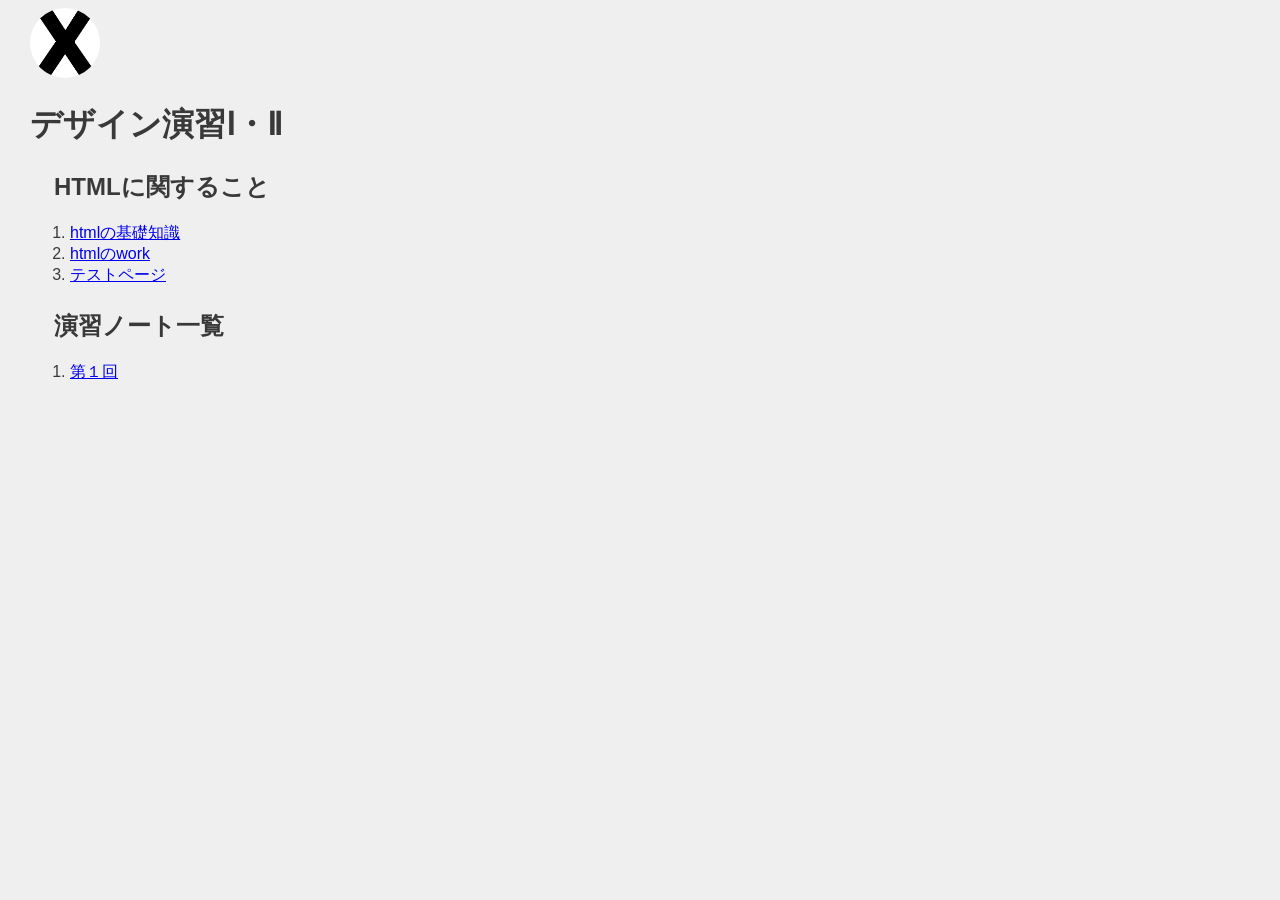
==== de12/index.html @ 16ccac62 "感動" ====
<!DOCTYPE html>
<html lang="jp">
<head>
    <meta charset="UTF-8">
    <title>XBP_HPsample</title>
    <link rel="stylesheet" href="./css/style.css">
    <link rel="shortcut icon" href="./images/xbp.ico">
</head>
<body>
    <logotohome>
    <a href="../index.html"><img src="./images/0_XBlogo.png" alt=""></a>
    </logotohome>
    <h1>デザイン演習Ⅰ・Ⅱ</h1>
        <h2>HTMLに関すること</h2>
        <ol>
            <li><a href="./hp1.html" target="_blank">htmlの基礎知識</a></li>
            <li><a href="./hp2.html" target="_blank">htmlのwork</a></li>
            <li><a href="./test.html" target="_blank">テストページ</a></li>
        </ol>
        <h2>演習ノート一覧</h2>
<ol>
    <li><a href="../1.html">第１回</a></li>
</ol>
---- de12/css/style.css ----
@charset "utf-8";
/* 冒頭でimport */
@import url('https://fonts.googleapis.com/css?family=Raleway:700&display=swap');
@import url('https://fonts.googleapis.com/css?family=M+PLUS+Rounded+1c:400,700&display=swap&subset=japanese');
/* フォントを指定したいところで */

logo img{
    border-radius: 50%;
    width: 150px;
    height: 150px;
    object-fit: cover; /* 画像のトリミング */
}

logotohome img{
    border-radius: 70%;
    width: 70px;
    height: 70px;
    object-fit: cover; /* 画像のトリミング */
}



/* ========== common ========== */
html, body {
	font-size: 16px;
	font-family: sans-serif;
	color: #393939;
    margin-left: 15px;
    margin-bottom: 40px;
	background: #efefef;
}
h1{
    text-indent: 0em;
}
h2{
    margin-left: 1em;
    margin-top: 1em;
}
h3{
    margin-left: 2em;
}
div{
    margin-top: 1em;
    margin-left: 3em;
}
p{
    margin-left: 3em;
}
span.blackback{
    text-indent: 3em;
    background: #393939;
    color: #efefef;
}
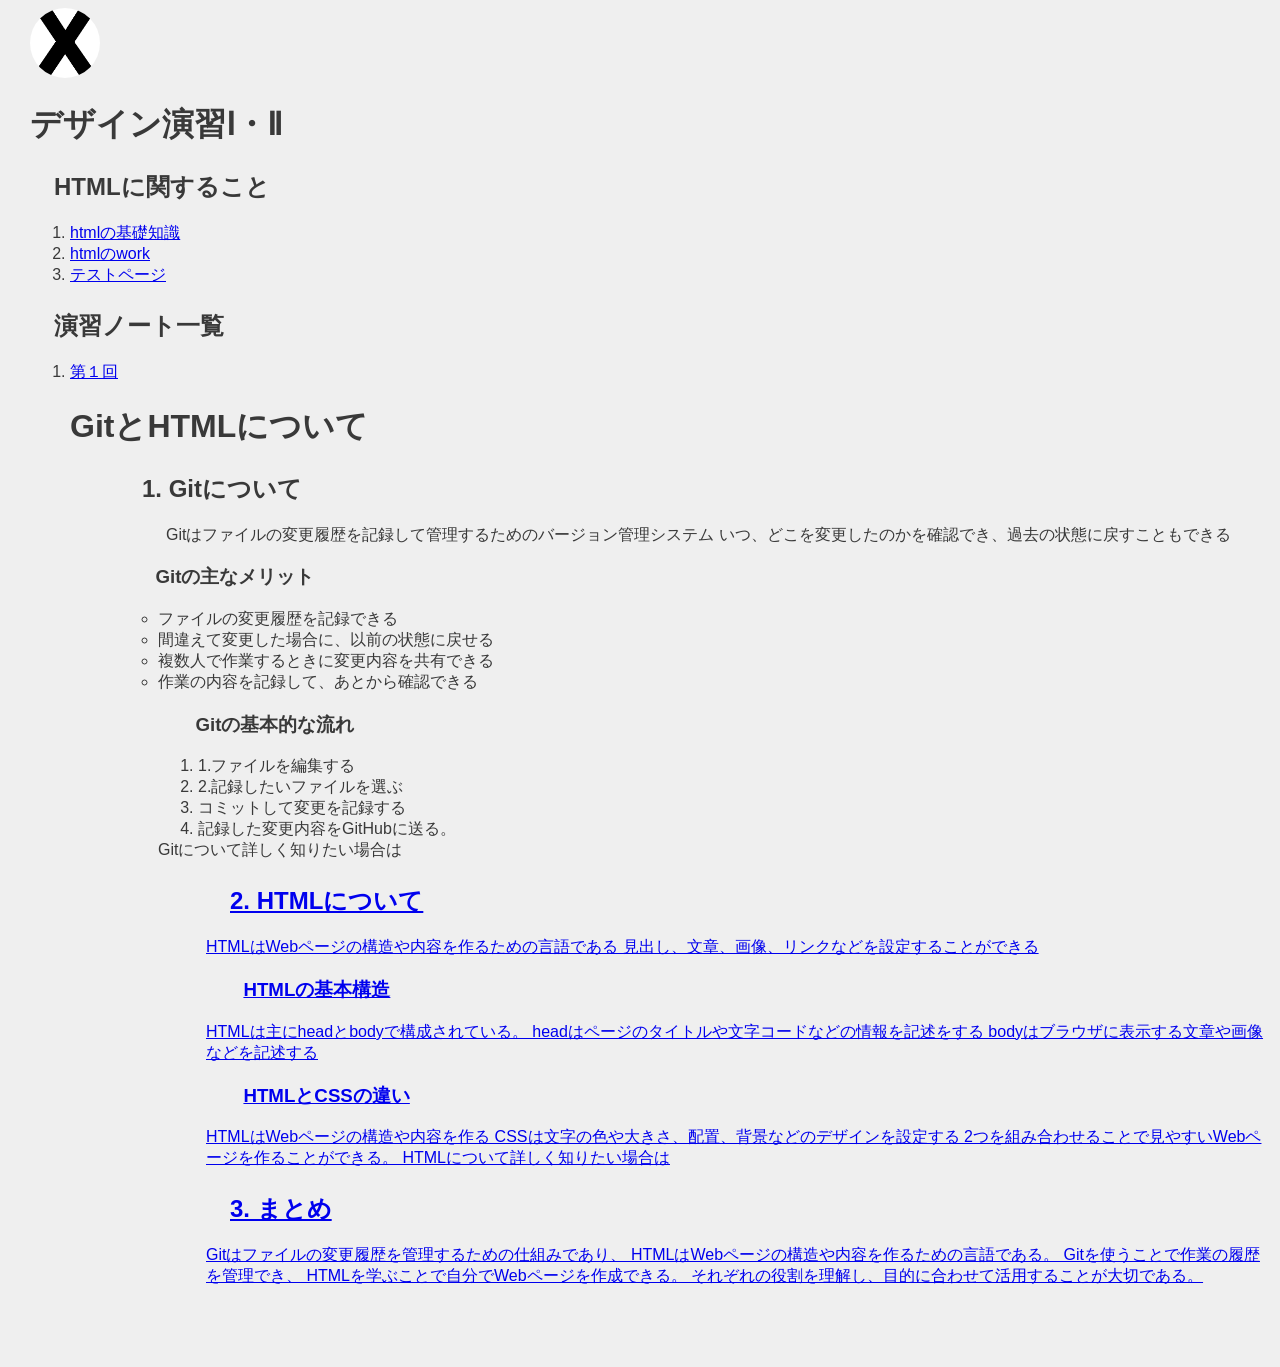
==== commit 2726c6b2: "あ" ====
--- a/de12/index.html
+++ b/de12/index.html
@@ -20,4 +20,60 @@
         <h2>演習ノート一覧</h2>
 <ol>
     <li><a href="../1.html">第１回</a></li>
-</ol>+<!DOCTYPE html>
+<html lang="ja">
+<head>
+<meta charset="UTF-8">
+<title>GitとHTMLについて</title>
+<link rel="stylesheet" href="../css/style.css">
+</head>
+
+<body>
+<h1>GitとHTMLについて</h1>
+
+<div>
+<h2>1. Gitについて</h2>
+
+<p>
+Gitはファイルの変更履歴を記録して管理するためのバージョン管理システム
+いつ、どこを変更したのかを確認でき、過去の状態に戻すこともできる
+</p>
+
+<h3>Gitの主なメリット</h3>
+<ul>
+<li>ファイルの変更履歴を記録できる</li>
+<li>間違えて変更した場合に、以前の状態に戻せる</li>
+<li>複数人で作業するときに変更内容を共有できる</li>
+<li>作業の内容を記録して、あとから確認できる</li>
+<h3>Gitの基本的な流れ</h3>
+<ol>
+<li>1.ファイルを編集する</li>
+<li>2.記録したいファイルを選ぶ</li>
+<li>コミットして変更を記録する</li>
+<li>記録した変更内容をGitHubに送る。</li>
+</ol>
+Gitについて詳しく知りたい場合は
+<a href="https://git-scm.com/book/ja/v2" target="_blank">
+<div>
+<h2>2. HTMLについて</h2>
+HTMLはWebページの構造や内容を作るための言語である
+見出し、文章、画像、リンクなどを設定することができる
+<h3>HTMLの基本構造</h3>
+HTMLは主にheadとbodyで構成されている。
+headはページのタイトルや文字コードなどの情報を記述をする
+bodyはブラウザに表示する文章や画像などを記述する
+<h3>HTMLとCSSの違い</h3>
+HTMLはWebページの構造や内容を作る
+CSSは文字の色や大きさ、配置、背景などのデザインを設定する
+2つを組み合わせることで見やすいWebページを作ることができる。
+HTMLについて詳しく知りたい場合は
+<a href="https://developer.mozilla.org/ja/docs/Web/HTML"
+target="_blank">
+<h2>3. まとめ</h2>
+Gitはファイルの変更履歴を管理するための仕組みであり、
+HTMLはWebページの構造や内容を作るための言語である。
+Gitを使うことで作業の履歴を管理でき、
+HTMLを学ぶことで自分でWebページを作成できる。
+それぞれの役割を理解し、目的に合わせて活用することが大切である。
+</body>
+</html>
--- a/css/style.css
+++ b/css/style.css
@@ -0,0 +1,54 @@
+@charset "utf-8";
+/* 冒頭でimport */
+@import url('https://fonts.googleapis.com/css?family=Raleway:700&display=swap');
+@import url('https://fonts.googleapis.com/css?family=M+PLUS+Rounded+1c:400,700&display=swap&subset=japanese');
+/* フォントを指定したいところで */
+
+logo img{
+    border-radius: 50%;
+    width: 150px;
+    height: 150px;
+    object-fit: cover; /* 画像のトリミング */
+}
+
+logotohome img{
+    border-radius: 70%;
+    width: 70px;
+    height: 70px;
+    object-fit: cover; /* 画像のトリミング */
+}
+
+
+
+/* ========== common ========== */
+html, body {
+	font-size: 16px;
+	font-family: sans-serif;
+	color: #393939;
+    margin-left: 15px;
+    margin-bottom: 40px;
+	background: #efefef;
+}
+h1{
+    text-indent: 0em;
+}
+h2{
+    margin-left: 1em;
+    margin-top: 1em;
+}
+h3{
+    margin-left: 2em;
+}
+div{
+    margin-top: 1em;
+    margin-left: 3em;
+}
+p{
+    margin-left: 3em;
+}
+span.blackback{
+    text-indent: 3em;
+    background: #393939;
+    color: #efefef;
+}
+
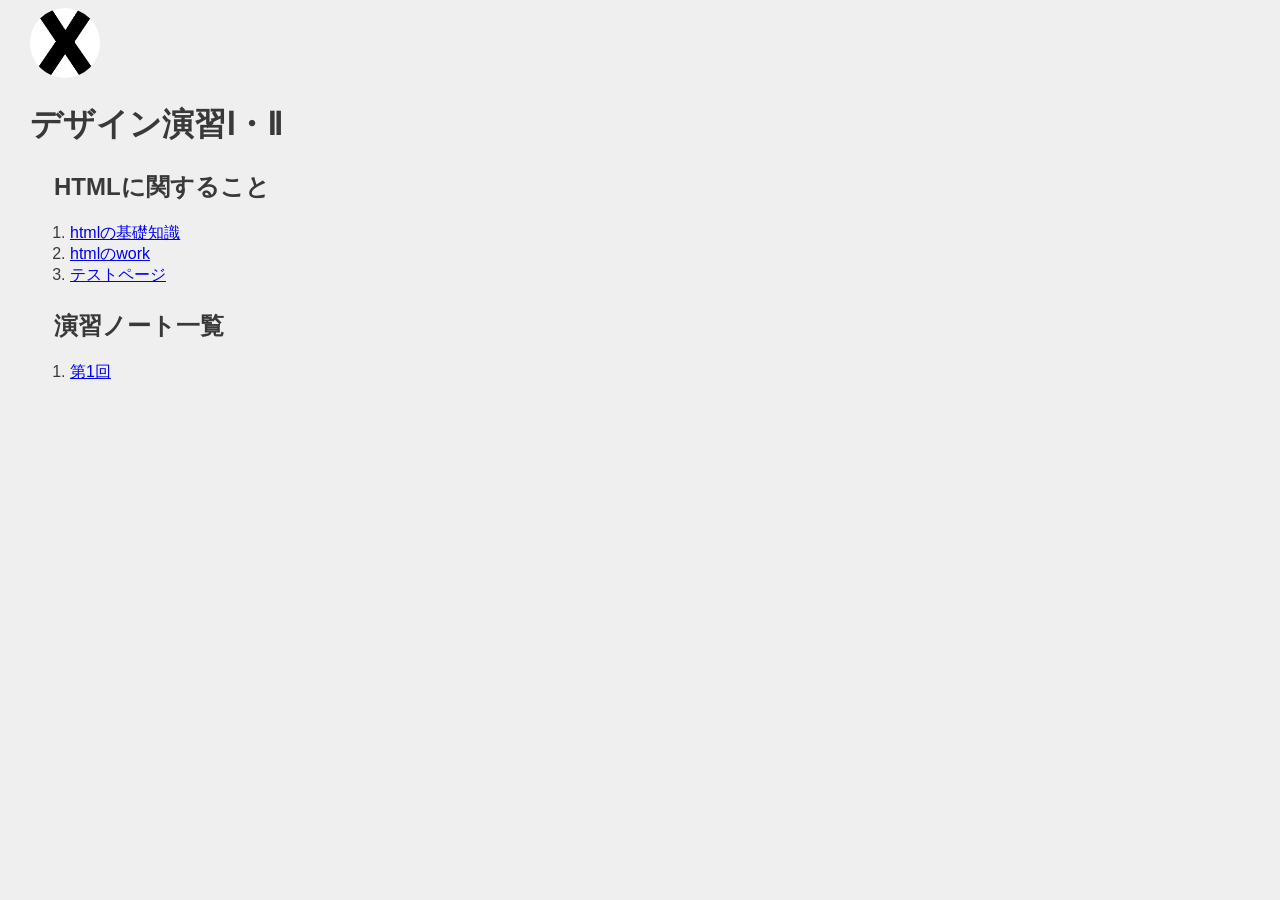
==== commit 7969a8d8: "課題１" ====
--- a/de12/index.html
+++ b/de12/index.html
@@ -19,61 +19,5 @@
         </ol>
         <h2>演習ノート一覧</h2>
 <ol>
-    <li><a href="../1.html">第１回</a></li>
-<!DOCTYPE html>
-<html lang="ja">
-<head>
-<meta charset="UTF-8">
-<title>GitとHTMLについて</title>
-<link rel="stylesheet" href="../css/style.css">
-</head>
-
-<body>
-<h1>GitとHTMLについて</h1>
-
-<div>
-<h2>1. Gitについて</h2>
-
-<p>
-Gitはファイルの変更履歴を記録して管理するためのバージョン管理システム
-いつ、どこを変更したのかを確認でき、過去の状態に戻すこともできる
-</p>
-
-<h3>Gitの主なメリット</h3>
-<ul>
-<li>ファイルの変更履歴を記録できる</li>
-<li>間違えて変更した場合に、以前の状態に戻せる</li>
-<li>複数人で作業するときに変更内容を共有できる</li>
-<li>作業の内容を記録して、あとから確認できる</li>
-<h3>Gitの基本的な流れ</h3>
-<ol>
-<li>1.ファイルを編集する</li>
-<li>2.記録したいファイルを選ぶ</li>
-<li>コミットして変更を記録する</li>
-<li>記録した変更内容をGitHubに送る。</li>
-</ol>
-Gitについて詳しく知りたい場合は
-<a href="https://git-scm.com/book/ja/v2" target="_blank">
-<div>
-<h2>2. HTMLについて</h2>
-HTMLはWebページの構造や内容を作るための言語である
-見出し、文章、画像、リンクなどを設定することができる
-<h3>HTMLの基本構造</h3>
-HTMLは主にheadとbodyで構成されている。
-headはページのタイトルや文字コードなどの情報を記述をする
-bodyはブラウザに表示する文章や画像などを記述する
-<h3>HTMLとCSSの違い</h3>
-HTMLはWebページの構造や内容を作る
-CSSは文字の色や大きさ、配置、背景などのデザインを設定する
-2つを組み合わせることで見やすいWebページを作ることができる。
-HTMLについて詳しく知りたい場合は
-<a href="https://developer.mozilla.org/ja/docs/Web/HTML"
-target="_blank">
-<h2>3. まとめ</h2>
-Gitはファイルの変更履歴を管理するための仕組みであり、
-HTMLはWebページの構造や内容を作るための言語である。
-Gitを使うことで作業の履歴を管理でき、
-HTMLを学ぶことで自分でWebページを作成できる。
-それぞれの役割を理解し、目的に合わせて活用することが大切である。
-</body>
-</html>+    <li><a href="./1.html">第1回</li>
+</ol>
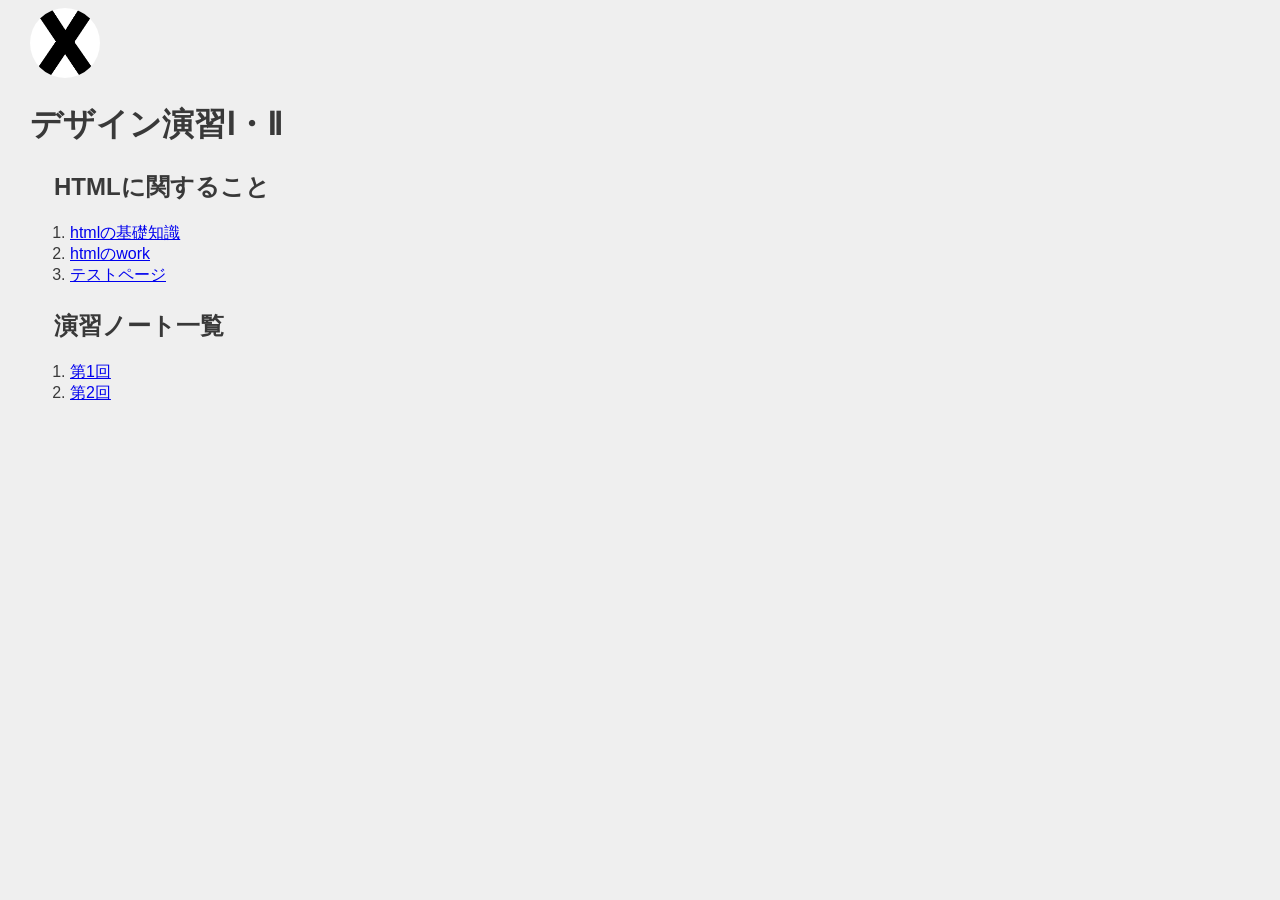
==== commit 54039704: "修正" ====
--- a/de12/index.html
+++ b/de12/index.html
@@ -20,4 +20,4 @@
         <h2>演習ノート一覧</h2>
 <ol>
     <li><a href="./1.html">第1回</li>
-</ol>+<li><a href="./2.html">第2回</li>
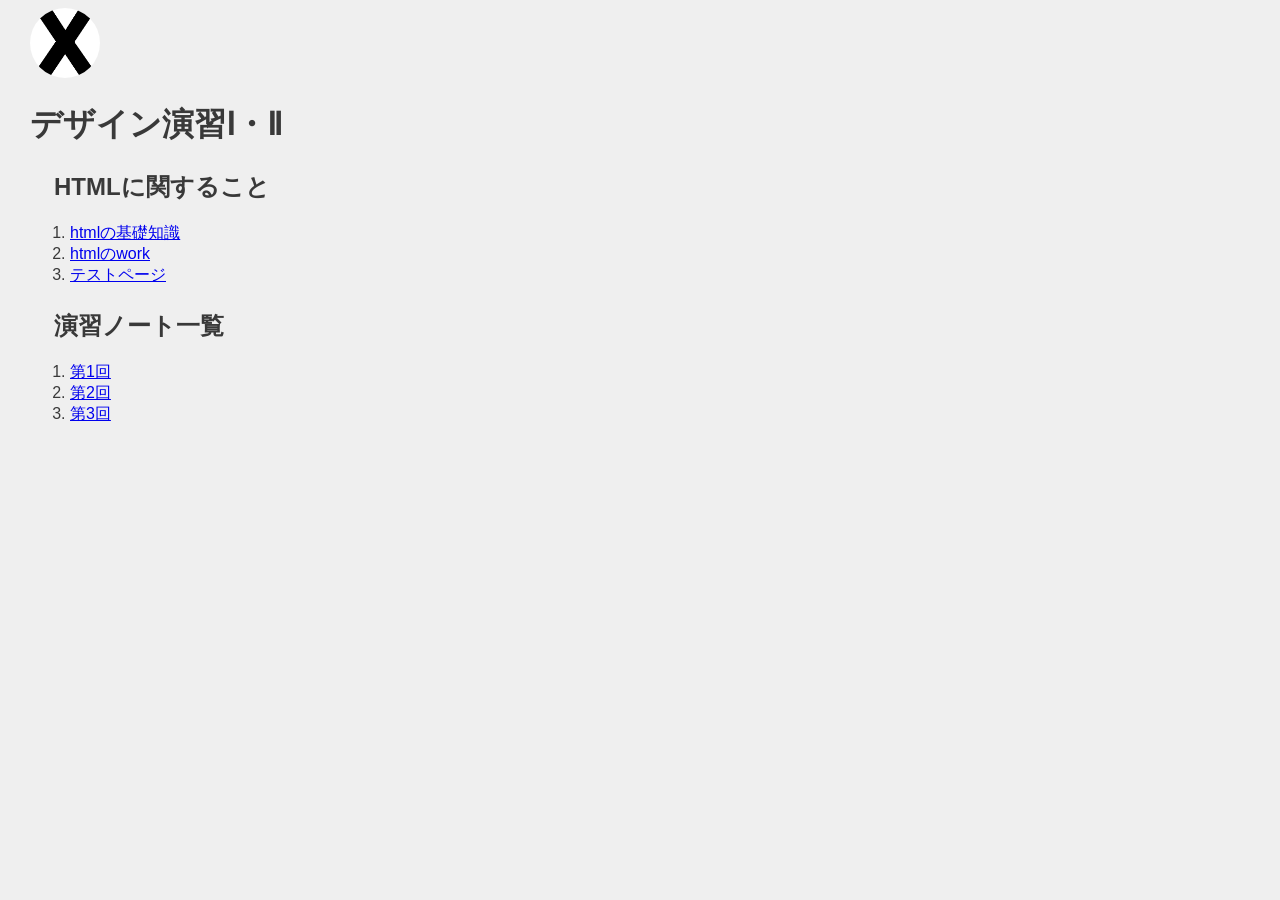
==== commit e6aac67e: "ｊ" ====
--- a/de12/index.html
+++ b/de12/index.html
@@ -20,4 +20,5 @@
         <h2>演習ノート一覧</h2>
 <ol>
     <li><a href="./1.html">第1回</li>
-<li><a href="./2.html">第2回</li>+<li><a href="./2.html">第2回</li>
+    <li><a href="./3.html">第3回</li>
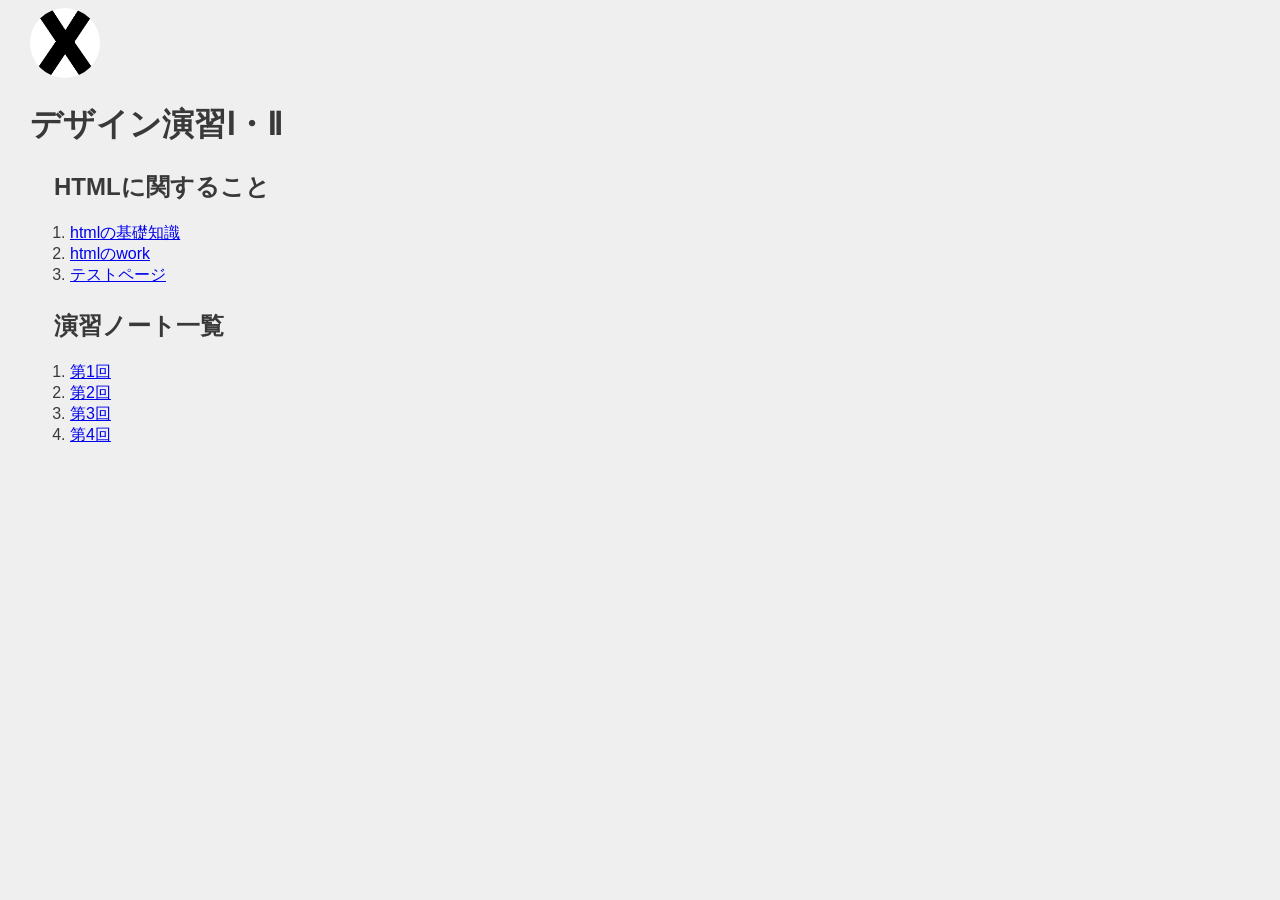
==== commit 4add7932: "a" ====
--- a/de12/index.html
+++ b/de12/index.html
@@ -19,6 +19,7 @@
         </ol>
         <h2>演習ノート一覧</h2>
 <ol>
-    <li><a href="./1.html">第1回</li>
+ <li><a href="./1.html">第1回</li>
 <li><a href="./2.html">第2回</li>
-    <li><a href="./3.html">第3回</li>+<li><a href="./3.html">第3回</li>
+ <li><a href="./4.html">第4回</li>
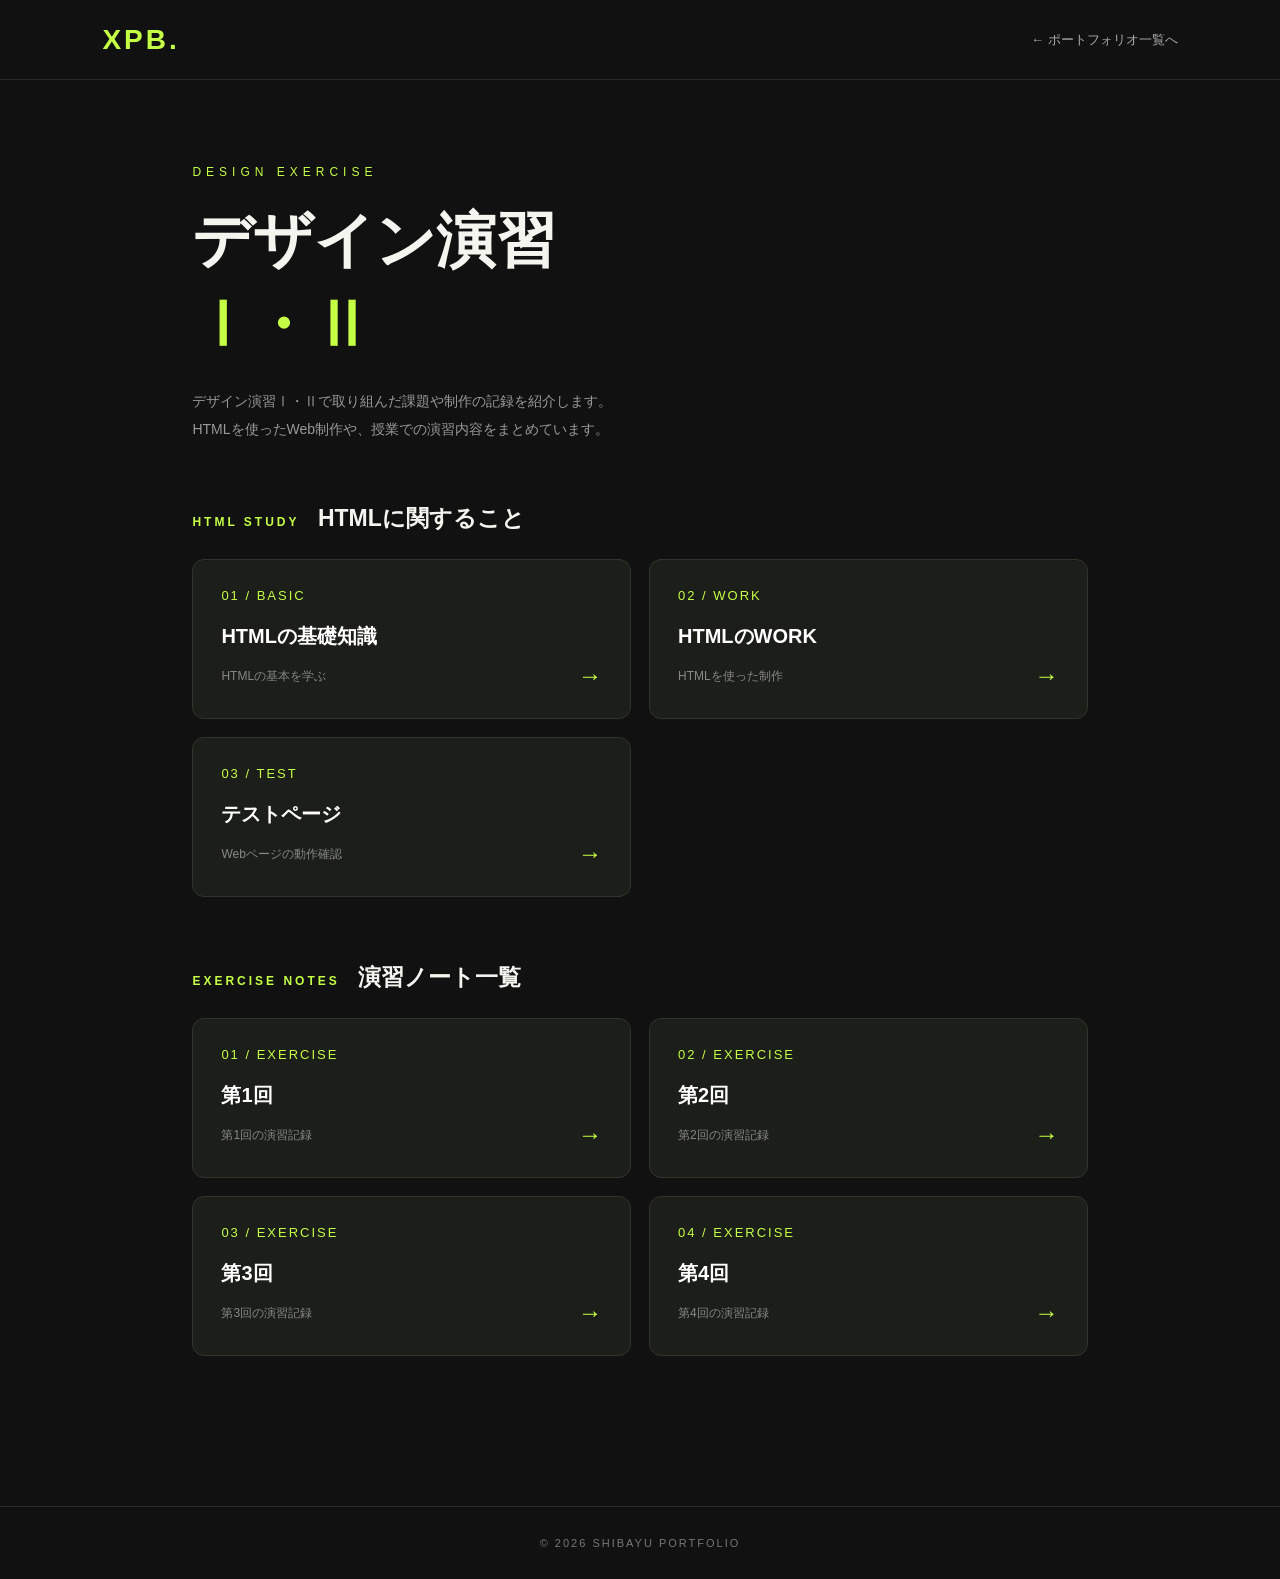
==== commit 31390672: "a" ====
--- a/de12/index.html
+++ b/de12/index.html
@@ -1,25 +1,286 @@
-<!DOCTYPE html>
-<html lang="jp">
+    <!DOCTYPE html>
+<html lang="ja">
 <head>
-    <meta charset="UTF-8">
-    <title>XBP_HPsample</title>
-    <link rel="stylesheet" href="./css/style.css">
-    <link rel="shortcut icon" href="./images/xbp.ico">
+<meta charset="UTF-8">
+<meta name="viewport" content="width=device-width, initial-scale=1.0">
+<title>デザイン演習Ⅰ・Ⅱ | XPB</title>
+
+<style>
+* {
+margin: 0;
+padding: 0;
+box-sizing: border-box;
+}
+
+body {
+background: #101110;
+color: #f5f5f0;
+font-family: Arial, "Noto Sans JP", sans-serif;
+min-height: 100vh;
+}
+
+header {
+height: 80px;
+padding: 0 8%;
+display: flex;
+justify-content: space-between;
+align-items: center;
+border-bottom: 1px solid #292c27;
+}
+
+.logo {
+color: #c5ff45;
+font-size: 28px;
+font-weight: 900;
+letter-spacing: 3px;
+}
+
+.back-link {
+color: #aaa;
+text-decoration: none;
+font-size: 13px;
+transition: 0.3s;
+}
+
+.back-link:hover {
+color: #c5ff45;
+}
+
+main {
+max-width: 1100px;
+margin: 0 auto;
+padding: 85px 8%;
+}
+
+.label {
+color: #c5ff45;
+font-size: 12px;
+letter-spacing: 5px;
+margin-bottom: 20px;
+}
+
+h1 {
+font-size: clamp(32px, 6vw, 60px);
+line-height: 1.4;
+margin-bottom: 20px;
+}
+
+h1 span {
+color: #c5ff45;
+}
+
+.description {
+color: #999;
+font-size: 14px;
+line-height: 2;
+margin-bottom: 60px;
+}
+
+.section-heading {
+font-size: 23px;
+margin-bottom: 25px;
+}
+
+.section-heading span {
+color: #c5ff45;
+font-size: 12px;
+letter-spacing: 3px;
+margin-right: 12px;
+}
+
+.card-grid {
+display: grid;
+grid-template-columns: repeat(2, 1fr);
+gap: 18px;
+margin-bottom: 65px;
+}
+
+.card {
+display: block;
+padding: 28px;
+min-height: 160px;
+background: #1b1e19;
+border: 1px solid #30352c;
+border-radius: 12px;
+color: white;
+text-decoration: none;
+transition: 0.3s;
+}
+
+.card:hover {
+transform: translateY(-5px);
+border-color: #c5ff45;
+background: #22271e;
+}
+
+.card-number {
+color: #c5ff45;
+font-size: 13px;
+letter-spacing: 2px;
+margin-bottom: 20px;
+}
+
+.card-title {
+font-size: 20px;
+font-weight: bold;
+margin-bottom: 12px;
+}
+
+.card-bottom {
+display: flex;
+justify-content: space-between;
+align-items: center;
+}
+
+.card-caption {
+color: #888;
+font-size: 12px;
+}
+
+.arrow {
+color: #c5ff45;
+font-size: 24px;
+}
+
+footer {
+padding: 30px;
+text-align: center;
+color: #777;
+font-size: 11px;
+letter-spacing: 2px;
+border-top: 1px solid #292c27;
+}
+
+@media (max-width: 650px) {
+header {
+padding: 0 6%;
+}
+
+main {
+padding: 65px 6%;
+}
+
+.card-grid {
+grid-template-columns: 1fr;
+}
+
+.card {
+min-height: 140px;
+padding: 24px;
+}
+}
+</style>
 </head>
+
 <body>
-    <logotohome>
-    <a href="../index.html"><img src="./images/0_XBlogo.png" alt=""></a>
-    </logotohome>
-    <h1>デザイン演習Ⅰ・Ⅱ</h1>
-        <h2>HTMLに関すること</h2>
-        <ol>
-            <li><a href="./hp1.html" target="_blank">htmlの基礎知識</a></li>
-            <li><a href="./hp2.html" target="_blank">htmlのwork</a></li>
-            <li><a href="./test.html" target="_blank">テストページ</a></li>
-        </ol>
-        <h2>演習ノート一覧</h2>
-<ol>
- <li><a href="./1.html">第1回</li>
-<li><a href="./2.html">第2回</li>
-<li><a href="./3.html">第3回</li>
- <li><a href="./4.html">第4回</li>+
+<header>
+<div class="logo">XPB.</div>
+<a href="../index.html" class="back-link">
+← ポートフォリオ一覧へ
+</a>
+</header>
+
+<main>
+
+<p class="label">DESIGN EXERCISE</p>
+
+<h1>
+デザイン演習<br>
+<span>Ⅰ・Ⅱ</span>
+</h1>
+
+<p class="description">
+デザイン演習Ⅰ・Ⅱで取り組んだ課題や制作の記録を紹介します。<br>
+HTMLを使ったWeb制作や、授業での演習内容をまとめています。
+</p>
+
+<h2 class="section-heading">
+<span>HTML STUDY</span>
+HTMLに関すること
+</h2>
+
+<div class="card-grid">
+
+<a href="./hp1.html" target="_blank" class="card">
+<p class="card-number">01 / BASIC</p>
+<h3 class="card-title">HTMLの基礎知識</h3>
+<div class="card-bottom">
+<p class="card-caption">HTMLの基本を学ぶ</p>
+<span class="arrow">→</span>
+</div>
+</a>
+
+<a href="./hp2.html" target="_blank" class="card">
+<p class="card-number">02 / WORK</p>
+<h3 class="card-title">HTMLのWORK</h3>
+<div class="card-bottom">
+<p class="card-caption">HTMLを使った制作</p>
+<span class="arrow">→</span>
+</div>
+</a>
+
+<a href="./test.html" target="_blank" class="card">
+<p class="card-number">03 / TEST</p>
+<h3 class="card-title">テストページ</h3>
+<div class="card-bottom">
+<p class="card-caption">Webページの動作確認</p>
+<span class="arrow">→</span>
+</div>
+</a>
+
+</div>
+
+<h2 class="section-heading">
+<span>EXERCISE NOTES</span>
+演習ノート一覧
+</h2>
+
+<div class="card-grid">
+
+<a href="1.html" class="card">
+<p class="card-number">01 / EXERCISE</p>
+<h3 class="card-title">第1回</h3>
+<div class="card-bottom">
+<p class="card-caption">第1回の演習記録</p>
+<span class="arrow">→</span>
+</div>
+</a>
+
+<a href="2.html" class="card">
+<p class="card-number">02 / EXERCISE</p>
+<h3 class="card-title">第2回</h3>
+<div class="card-bottom">
+<p class="card-caption">第2回の演習記録</p>
+<span class="arrow">→</span>
+</div>
+</a>
+
+<a href="3.html" class="card">
+<p class="card-number">03 / EXERCISE</p>
+<h3 class="card-title">第3回</h3>
+<div class="card-bottom">
+<p class="card-caption">第3回の演習記録</p>
+<span class="arrow">→</span>
+</div>
+</a>
+
+<a href="4.html" class="card">
+<p class="card-number">04 / EXERCISE</p>
+<h3 class="card-title">第4回</h3>
+<div class="card-bottom">
+<p class="card-caption">第4回の演習記録</p>
+<span class="arrow">→</span>
+</div>
+</a>
+
+</div>
+
+</main>
+
+<footer>
+© 2026 SHIBAYU PORTFOLIO
+</footer>
+
+</body>
+</html>
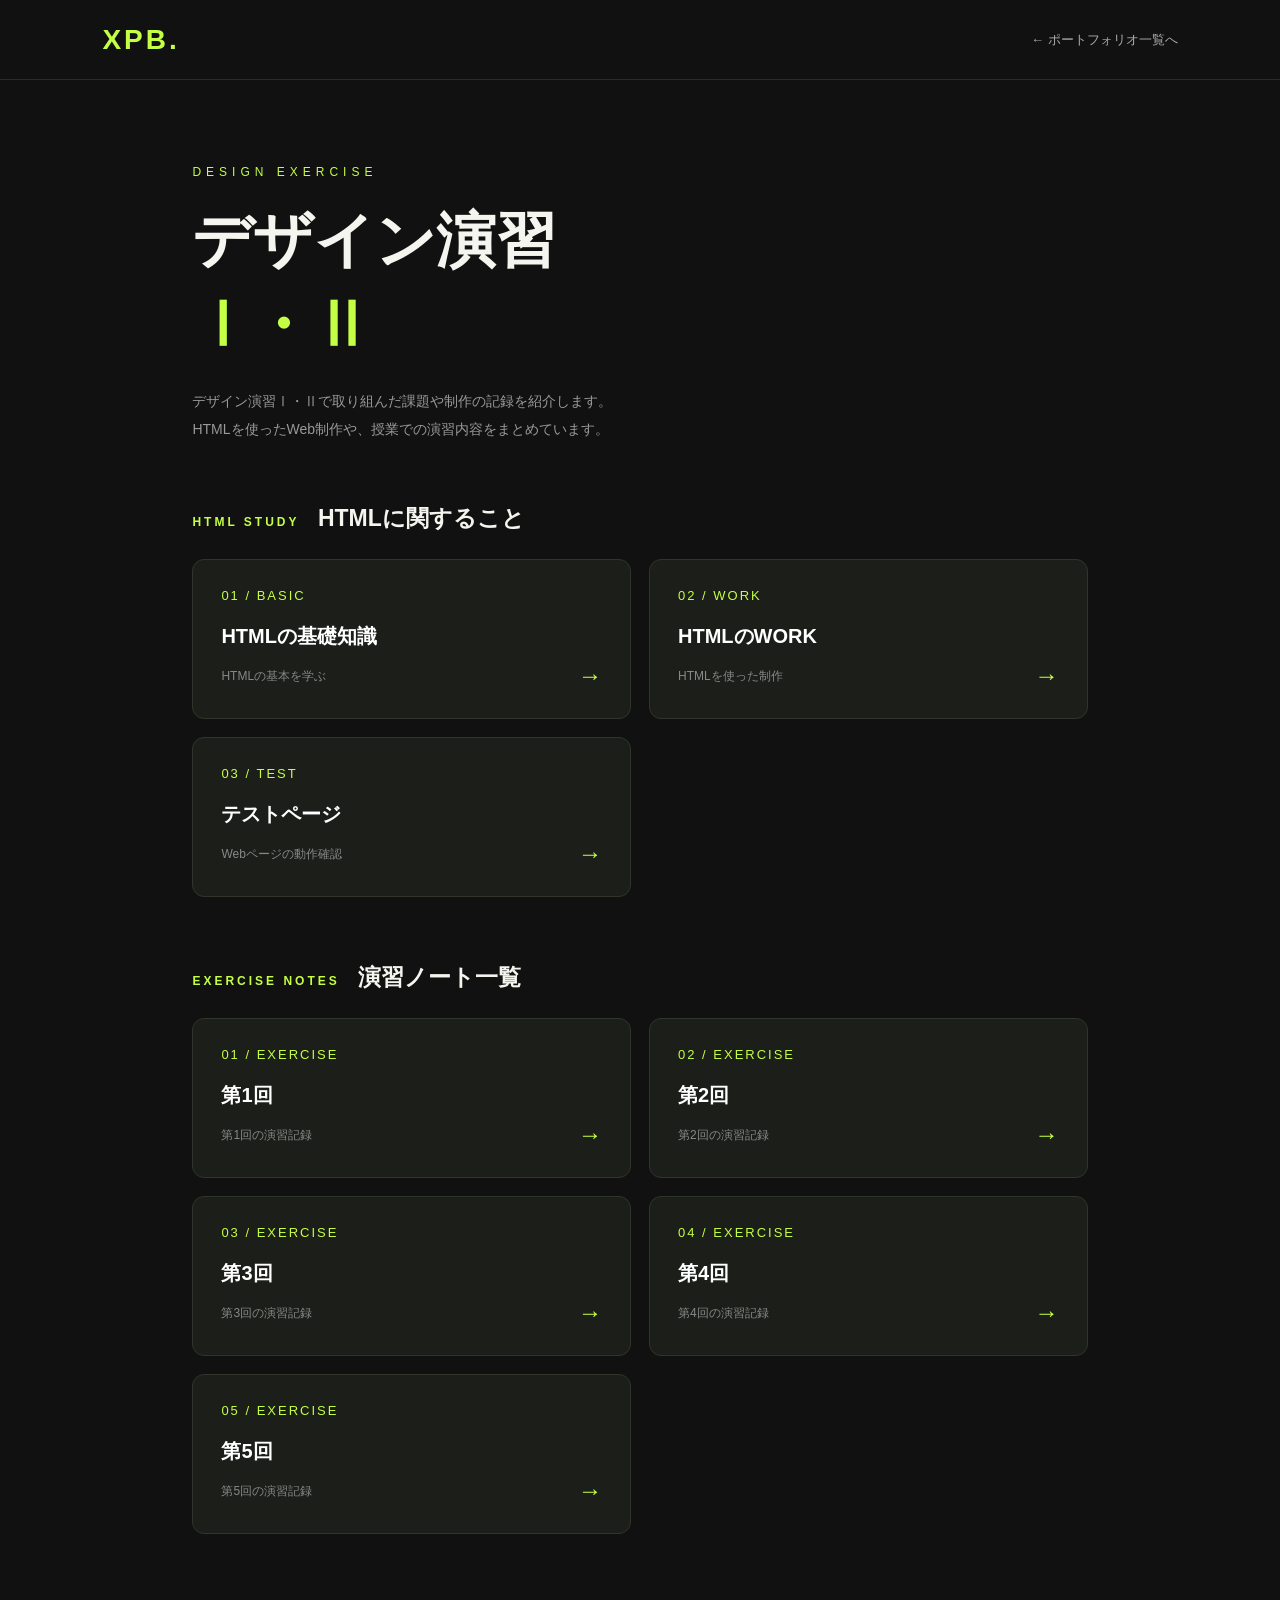
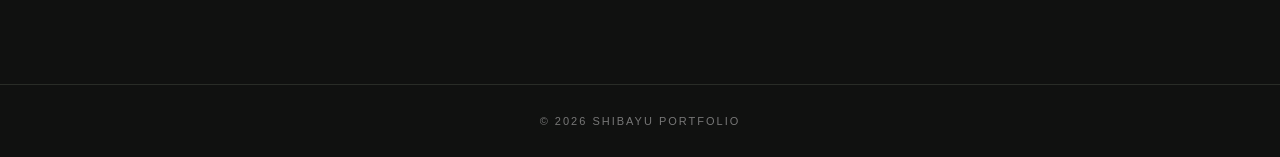
==== commit 372a556c: "AI" ====
--- a/de12/index.html
+++ b/de12/index.html
@@ -274,6 +274,15 @@
 </div>
 </a>
 
+<a href="5.html" class="card">
+<p class="card-number">05 / EXERCISE</p>
+<h3 class="card-title">第5回</h3>
+<div class="card-bottom">
+<p class="card-caption">第5回の演習記録</p>
+<span class="arrow">→</span>
+</div>
+</a>
+
 </div>
 
 </main>
